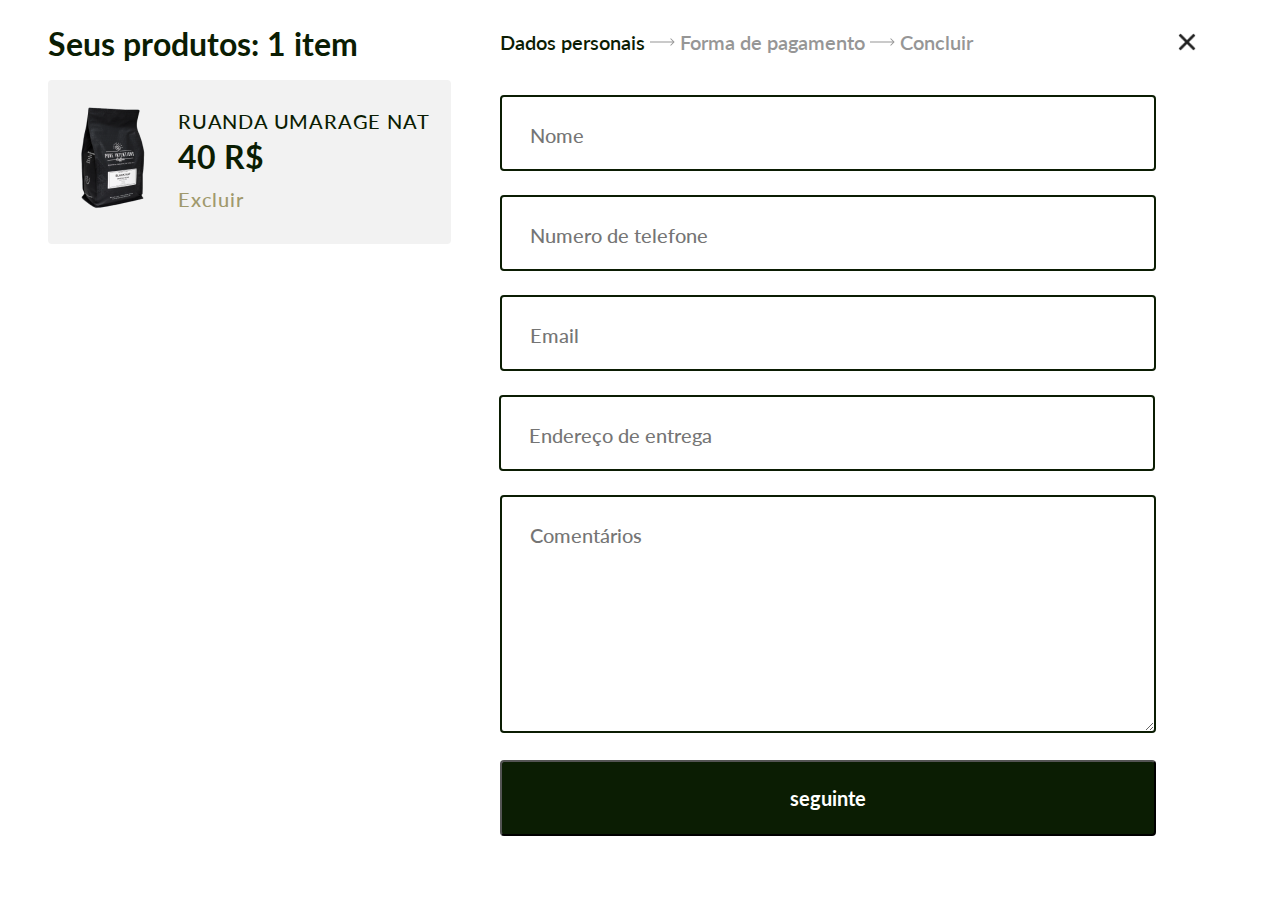
==== form.html @ 4e852012 "form.html add" ====
<!DOCTYPE html>
<html lang="en">
<head>
    <meta charset="UTF-8">
    <meta http-equiv="X-UA-Compatible" content="IE=edge">
    <meta name="viewport" content="width=device-width, initial-scale=1.0">
    <title>Formulario coffe</title>
    <link rel="stylesheet" href="./css/style.css">
    <link href="https://fonts.googleapis.com/css2?family=Lato:wght@100;300;400;700&display=swap" rel="stylesheet">
</head>
<body>
    <div class="container-all-itens">
        <div class="container-general">
            <div class="container-product-form">
            <div class="name-product-form">
                <h2>Seus produtos: 1 item</h2>
            </div>  
            <div class="product-desc">
                <div class="product-iten01"><img src="../img/image 2.png" alt=""></div>
                <div class="product-text-form">
                    <h2>RUANDA UMARAGE NAT</h2>
                    <h3>40 R$</h2>
                    <h4>Excluir</h4>
                </div>
                </div>
            </div>
        </div>
        <div class="container-inputs">
            <div class="title-form">
                <h2 class="dados-form">Dados personais</h2>
                <img src="./img/Arrow 1.png" alt="arrow">
                <h2 class="pag-form">Forma de pagamento</h2>
                <img src="./img/Arrow 1.png" alt="arrow">
                <h2 class="concluir-form">Concluir</h2> 
                <img class="delete-button" src="./img/delete.png" alt="Delete button"> 
            </div>   
            <form class="inputs-form">
                <div class="name"><input type="text" placeholder="Nome"></div>
                <div class="number"><input type="number" placeholder="Numero de telefone"></div>
                <div class="email"><input type="email" placeholder="Email"></div>
                <div class="andress"><input type="andress" placeholder="Endereço de entrega"></div>
                <div class="coment"><textarea placeholder="Comentários"></textarea></div>
                <button class="button-01">seguinte</button>
            </form>
            </div>
    </div>
</body>
</html>
---- css/style.css ----
@import url('https://fonts.googleapis.com/css2?family=Playfair+Display:ital@0;1&display=swap');

@import url('https://fonts.googleapis.com/css2?family=Manrope:wght@200;300;400;500;600;700;800&display=swap');

.body{
  background:  #FFFCF6;
}

.prelude{
  background-image: url("../img/Header.png");
  width: 100%;
  display: flex;
  justify-content: space-between;
}

.container{
  width: 100%;
  max-width: calc(100%-128px);
  padding: 0 64px;
}

.header{
  width: 100%;
  display: flex;
  justify-content: space-between;
  
}

.menu-button{
  cursor: pointer;
  height: 80px;
  width: 88px;
}

.header_logo{
  cursor: pointer;
  font-family: 'Playfair Display';
  font-style: normal;
  font-weight: 700;
  font-size: 28px;
  line-height: 28px;
  padding-top: 25px;

  color: #FFFFFF;
}

.cart_button{
  cursor: pointer;
  height: 30px;
  width: 28px;
  padding: 18px;
}

.slider-tracks{
  display: flex;
  margin-left: 90px;
  margin-top: 90px;
}

.slider-tracks__item{
  width: 32px;
  height: 4px;
  opacity: 50%;
  border-radius: 10px;
  background: #fff;
  cursor: pointer;
  transition: .5s background, .5s opacity;
}

.slider-tracks__item:hover{
  background-color: white;
  opacity: 1;
}

.slider-tracks__item:not(:last-child) {
  margin-right: 8px;
}

.prelude-content h2{
font-family: 'Playfair Display';
font-style: normal;
font-weight: 700;
font-size: 70px;
line-height: 84px;

color: #FFFFFF;

padding-left: 90px;
padding-top: 50px;

}

.prelude-content p{
font-family: 'Manrope';
font-style: normal;
font-weight: 400;
font-size: 32px;
line-height: 40px;
padding-left: 90px;
padding-top: 50px;

color: #FFFFFF;
}

.arrow-left{
  cursor: pointer;
  width: 56px;
  height: 56px;
  padding-top: 70px;
  margin-left: 90px;
}

.arrow-right{
  cursor: pointer;
  width: 56px;
  height: 56px;
  padding-top: 70px;
  margin-left: 20px;
}

.slider-controls{
  padding-bottom: 40px;
}

.container-content01{
  padding: 100px;
  display: flex;
  justify-content: space-between;
}

.img-content-01 img{
  width: 704px;
  height: 560px;  
}

/* A aplicação de um texto ja serve pro outro de outra classe */

.text-content-01 h2{
  font-family: 'Playfair Display';
  font-style: normal;
  font-weight: 700;
  font-size: 38px;
  line-height: 80px; 

  color: #0B1D03;
}

.text-content-01 p{
  font-family: 'Manrope';
font-style: normal;
font-weight: 700;
font-size: 28px;
line-height: 30px;

color: #0B1D03;
}

.container-content02{
  padding: 100px;
  display: flex;
  justify-content: space-between;
}

.title h2{
  width: 370px;

  padding-left: 80px;
  font-family: 'Playfair Display';
  font-style: normal;
  font-weight: 700;
  font-size: 36px;
  line-height: 60px;
  /* identical to box height, or 107% */
  
  
  /* Coffee / Hover */
  
  color: #A0996C;
}

.product{
  padding-top: 10px;
}

.products-02{
  padding-top: 0px;
}

.container-product{
  display: flex;
  justify-content: space-between;
  padding: 50px;
}

.product{
  width: 459px;
  height: 600px;
  background: #F7F1E6;
  border-radius: 8px;
}

.product p{
  padding-top: 20px;
  font-family: 'Manrope';
  font-style: normal;
  font-weight: 500;
  font-size: 24px;
  line-height: 28px;
  /* identical to box height, or 117% */
  
  text-align: center;
  letter-spacing: 0.04em;
  
  /* Coffee / Black */
  
  color: #0B1D03;
}

.product img{
  padding-top: 90px;
  margin-left: 130px;
  margin-top: -50px;
}

.product-price{
  padding-top: 50px;
}

.first-value{
  font-family: 'Manrope';
  font-style: normal;
  font-weight: 700;
  font-size: 40px;
  line-height: 50px;
  text-align: center;
  padding-left: 130px;
  
  color: #0B1D03;
}

.second-value{
  font-family: 'Manrope';
  font-style: normal;
  font-weight: 500;
  font-size: 32px;
  line-height: 38px;
  letter-spacing: 0.04em;  
  
  color: #969696;
}

.button-kart{
  cursor: pointer;
  margin-left: 32px;
  margin-top: 95px;
}

.product button{
  height: 76px;
  width: 395px;
  font-family: 'Manrope';
  font-style: normal;
  font-weight: 700;
  font-size: 20px;
  line-height: 28px;
  
  text-align: center;
  
  color: #FFFFFF;
/* background abaixo*/
  background-color: #0B1D03;
  border-radius: 4px;
  background-position: 0 150px;
}

.services{
  display: inline-block;
  justify-content: space-between;
  padding: 80px;
  align-items: center;
}

.services p{
  font-family: 'Manrope';
  font-style: normal;
  font-weight: 500;
  font-size: 15px;
  line-height: 26px;
  
  text-align: center;
  letter-spacing: 0.04em;
  
  color: #0B1D03;
}

.catalog{
  padding-bottom: 125px;
}

.container-catalog{
  display: flex;
  justify-content: space-between;
  padding-left: 60px;
  padding-right: 60px;
}

.catalog-one{
  width: 704px;
  height: 560px;
  background-image: url("/img/cafécru.png");
}

.catalog-one h2{
  font-family: 'Playfair Display';
  font-style: normal;
  font-weight: 700;
  font-size: 56px;
  line-height: 60px;
  color: #FFFCF6; 
  padding-left: 20px;
  padding-top: 395px;
}

.catalog-one p{
  font-family: 'Manrope';
  font-style: normal;
  font-weight: 500;
  font-size: 20px;
  line-height: 26px;
  padding-top: 30px;
  
  letter-spacing: 0.04em;
  
  color: #FFFCF6;

  padding-left: 20px;
}

.catalog-two{
  width: 704px;
  height: 560px;
  background-image: url("/img/Rectangle\ 20.png");
}

.catalog-two h2{
  font-family: 'Playfair Display';
  font-style: normal;
  font-weight: 700;
  font-size: 56px;
  line-height: 60px;
  color: #FFFCF6; 
  padding-left: 20px;
  padding-top: 395px;
}

.catalog-two p{
  font-family: 'Manrope';
  font-style: normal;
  font-weight: 500;
  font-size: 20px;
  line-height: 26px;
  padding-top: 30px;
  
  letter-spacing: 0.04em;
  
  color: #FFFCF6;

  padding-left: 20px;
}

.map{
  background: #FFFFFF;
  width: 100%;
}

.title-map h2{
  font-family: 'Playfair Display';
  font-style: normal;
  font-weight: 700;
  font-size: 56px;
  line-height: 60px;
  
  color: #0B1D03;

  padding-left: 50px;
  padding-top: 25px;
  padding-bottom: 50px;
}

.container-form{
  display: flex;
  justify-content: space-between;
  padding-left: 50px;
  padding-right: 50px;
}

.container-form select{
  width: 459px;
  height: 76px;
  border: 2px solid #0B1D03;
  border-radius: 4px;
}

.city{
  font-family: 'Manrope';
  font-style: normal;
  font-weight: 500;
  font-size: 20px;
  line-height: 28px;
  padding-left: 35px;

  color: #969696;

}


.andress{
  font-family: 'Manrope';
  font-style: normal;
  font-weight: 500;
  font-size: 20px;
  line-height: 28px;

  color: #969696;
  padding-left: 35px;

  background-image: url("/img/lupa.png");
  background-repeat: no-repeat;
  background-position: 930px 50%;
}


.container-form input{
  width: 949px;
  height: 70px;
  border: 2px solid #0B1D03;
  border-radius: 4px;
}

.local img{
  width: 1462px;
  height: 537px;
  padding: 50px;
}

.footer{
  background: #F7F1E6;
}

.footer-logo{
  width: 151px;
  height: 28px;
  font-family: 'Playfair Display';
  font-style: normal;
  font-weight: 700;
  font-size: 28px;
  line-height: 28px;
  padding: 50px;

  color: black;
}

.container-footer{
  display: flex;
  justify-content: space-between;
  padding-left: 100px;
  padding-right: 100px;
}

.products-footer{
  list-style: none;
  text-decoration: none;
  padding: 50px;
}


.inst{
  list-style: none;
  text-decoration: none;
  padding: 50px;  
}

.inst h2{
  font-family: 'Manrope';
  font-style: normal;
  font-weight: 500;
  font-size: 20px;
  line-height: 28px;
  color: #1F1F1F;
}

.inst li{
  padding-top: 20px;
}

.inst a{
  text-decoration: none;
  font-family: 'Manrope';
  font-style: normal;
  font-weight: 400;
  font-size: 20px;
  line-height: 28px;
  color: #1F1F1F;
}

.social-net{
  padding-top: 50px;
}

.products-footer{
  list-style: none;
  text-decoration: none;
  padding: 50px;  
}

.products-footer h2{
  font-family: 'Manrope';
  font-style: normal;
  font-weight: 500;
  font-size: 20px;
  line-height: 28px;
  color: #1F1F1F;
}

.products-footer li{
  padding-top: 20px;
}

.products-footer a{
  text-decoration: none;
  font-family: 'Manrope';
  font-style: normal;
  font-weight: 400;
  font-size: 20px;
  line-height: 28px;
  color: #1F1F1F;
}

.social-net{
  align-items: center;
  padding-top: 50px;
}

.social-net h2{
  font-family: 'Manrope';
  font-style: normal;
  font-weight: 500;
  font-size: 20px;
  line-height: 28px;
  color: #1F1F1F;
  padding-left: 10px;
}

.social-net img{
  padding-left: 10px;

}

.mentorama h2{
  font-family: 'Manrope';
  font-style: normal;
  font-weight: 600;
  font-size: 20px;
  line-height: 28px;
  color: #1F1F1F;
  text-align: center;
  padding-bottom: 30px;
}

/* Form patness*/

.container-all-itens{
  display: flex;
}

.container-product-form{
  margin-top: 24px;
  margin-left: 48px;
}

.name-product-form h2{
  font-family: 'Lato';
  font-style: normal;
  font-weight: 700;
  font-size: 32px;
  line-height: 40px;
  
  color: #0B1D03;
}

.product-iten01{
  margin: 19px;
}

.product-text-form{
  margin-top: 28px;
}

.product-text-form h2{
  font-family: 'Lato';
  font-style: normal;
  font-weight: 500;
  font-size: 20px;
  line-height: 26px;
  text-align: center;
  letter-spacing: 0.04em;
  
  color: #0B1D03;
}

.product-text-form h3{
margin-top: 3px;
font-family: 'Lato';
font-style: normal;
font-weight: 700;
font-size: 32px;
line-height: 40px;

color: #0B1D03;
}

.product-text-form h4{
margin-top: 9px;
font-family: 'Lato';
font-style: normal;
font-weight: 500;
font-size: 20px;
line-height: 26px;


letter-spacing: 0.04em;

color: #A0996C;
}

.product-desc{
  margin-top: 16px;
  display: flex;
  width: 403px;
  height: 164px;
  background: #F2F2F2;
  border-radius: 4px;
}

.container-inputs{
  margin-left: 49px;
  margin-top: 28px;
}

.title-form{
  align-items: center;
  display: flex;
  width: 100%;
}

.dados-form{
  color: #0B1D03;
}

.pag-form{
  color: #969696;
}

.concluir-form{
  color: #969696;
}

.title-form h2{
  font-family: 'lato';
  font-style: normal;
  font-weight: 600;
  font-size: 20px;
  line-height: 26px;
}

.delete-button{
  width: 18px;
  height: 18px;
  margin-left: 200px;
}

.title-form img{
  padding: 5px;
}

.inputs-form{
  margin-top: 39px;
}

.name input{
  padding-left: 28px;
  padding-top: 4px;
  font-family: 'lato';
  font-style: normal;
  font-weight: 500;
  font-size: 20px;
  line-height: 28px;
  color: #969696;

  width: 656px;
  height: 76px;
  box-sizing: border-box;
  border: 2px solid #0B1D03;
  border-radius: 4px;
}

.number input{
  padding-left: 28px;
  padding-top: 4px;
  font-family: 'lato';
  font-style: normal;
  font-weight: 500;
  font-size: 20px;
  line-height: 28px;
  color: #969696;

  margin-top: 24px;
  width: 656px;
  height: 76px;
  box-sizing: border-box;
  border: 2px solid #0B1D03;
  border-radius: 4px;
}

.email input{
  padding-left: 28px;
  padding-top: 4px;
  font-family: 'lato';
  font-style: normal;
  font-weight: 500;
  font-size: 20px;
  line-height: 28px;
  color: #969696;

  margin-top: 24px;
  width: 656px;
  height: 76px;
  box-sizing: border-box;
  border: 2px solid #0B1D03;
  border-radius: 4px;
}

.andress input{
  padding-left: 28px;
  padding-top: 4px;
  font-family: 'lato';
  font-style: normal;
  font-weight: 500;
  font-size: 20px;
  line-height: 28px;
  color: #969696;

  margin-left: -36px;
  margin-top: 24px;
  width: 656px;
  height: 76px;
  box-sizing: border-box;
  border: 2px solid #0B1D03;
  border-radius: 4px;
}

.coment textarea{
  padding-left: 28px;
  padding-top: 24px;
  font-family: 'lato';
  font-style: normal;
  font-weight: 500;
  font-size: 20px;
  line-height: 28px;
  color: #969696;

  margin-top: 24px;
  width: 656px;
  height: 238px;
  box-sizing: border-box;
  border: 2px solid #0B1D03;
  border-radius: 4px;
}

.button-01{
  margin-top: 24px;
  width: 656px;
  height: 76px;
  background: #0B1D03;
  border-radius: 4px;
  font-family: 'Lato';
  font-style: normal;
  font-weight: 700;
  font-size: 20px;
  line-height: 28px;
  text-align: center;
  color: #FFFFFF;

}

/* end partness form*/

/* reset in css*/

/* http://meyerweb.com/eric/tools/css/reset/ 
   v2.0 | 20110126
   License: none (public domain)
*/

html, body, div, span, applet, object, iframe,
h1, h2, h3, h4, h5, h6, p, blockquote, pre,
a, abbr, acronym, address, big, cite, code,
del, dfn, em, img, ins, kbd, q, s, samp,
small, strike, strong, sub, sup, tt, var,
 u, center,
dl, dt, dd, ol, ul, li,
fieldset, form, label, legend,
table, caption, tbody, tfoot, thead, tr, th, td,
article, aside, canvas, details, embed, 
figure, figcaption, footer, header, hgroup, 
menu, nav, output, ruby, section, summary,
time, mark, audio, video {
    margin: 0;
    padding: 0;
    border: 0;
    font-size: 100%;
    font: inherit;
    vertical-align: baseline;
}
/* HTML5 display-role reset for older browsers */
article, aside, details, figcaption, figure, 
footer, header, hgroup, menu, nav, section {
    display: block;
}
body {
    line-height: 1;
}
ol, ul {
    list-style: none;
}
blockquote, q {
    quotes: none;
}
blockquote:before, blockquote:after,
q:before, q:after {
    content: '';
    content: none;
}
table {
    border-collapse: collapse;
    border-spacing: 0;
}

/* fim do reset*/
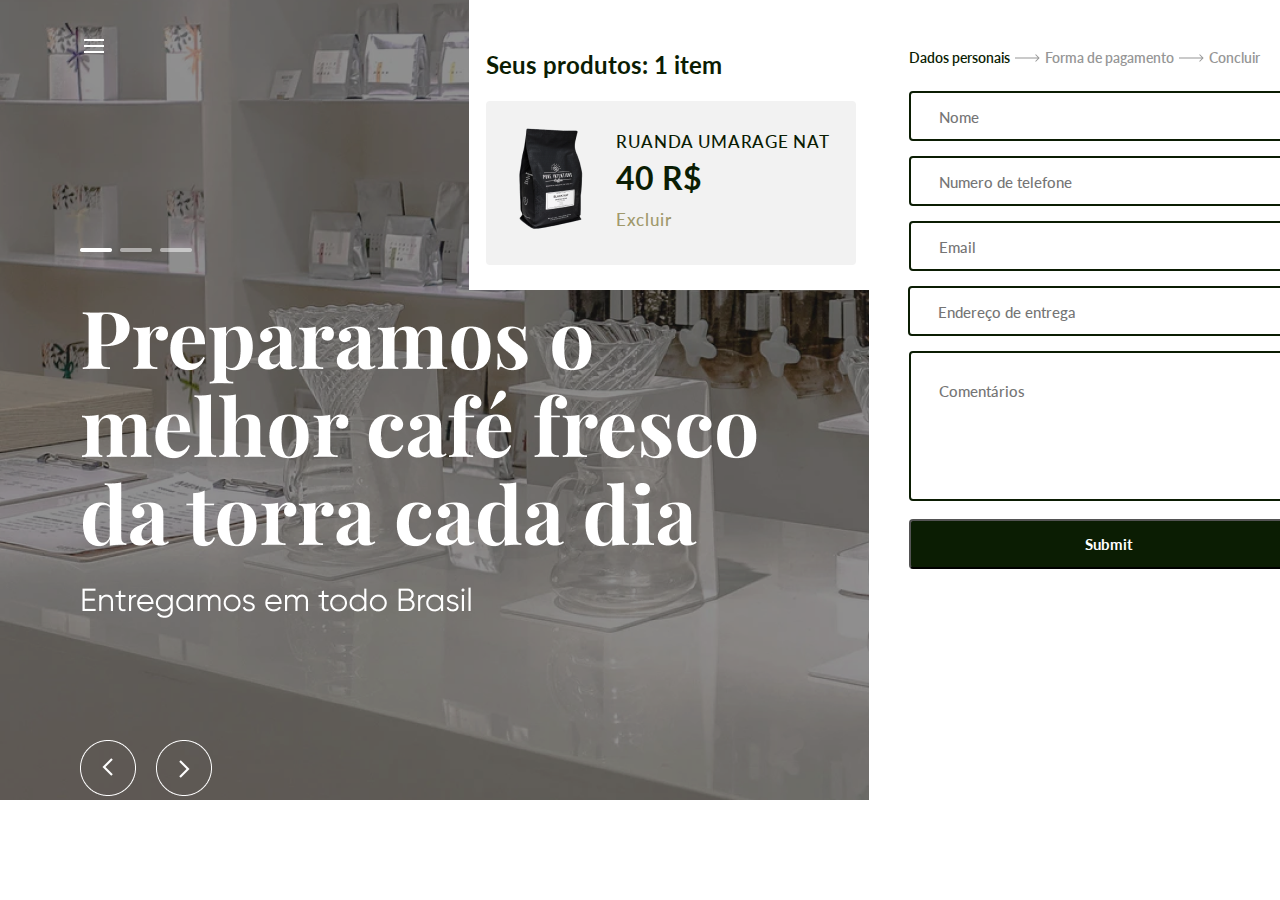
==== commit bd876e98: "form completed and background apllied" ====
--- a/form.html
+++ b/form.html
@@ -25,6 +25,7 @@
                 </div>
             </div>
         </div>
+        <div class="line-division"></div>
         <div class="container-inputs">
             <div class="title-form">
                 <h2 class="dados-form">Dados personais</h2>
@@ -35,12 +36,12 @@
                 <img class="delete-button" src="./img/delete.png" alt="Delete button"> 
             </div>   
             <form class="inputs-form">
-                <div class="name"><input type="text" placeholder="Nome"></div>
-                <div class="number"><input type="number" placeholder="Numero de telefone"></div>
-                <div class="email"><input type="email" placeholder="Email"></div>
-                <div class="andress"><input type="andress" placeholder="Endereço de entrega"></div>
+                <div class="name"><input type="text" placeholder="Nome" required></div>
+                <div class="number"><input type="tel" placeholder="Numero de telefone" required></div>
+                <div class="email"><input type="email" placeholder="Email" required></div>
+                <div class="andress"><input type="text" placeholder="Endereço de entrega" required></div>
                 <div class="coment"><textarea placeholder="Comentários"></textarea></div>
-                <button class="button-01">seguinte</button>
+                <input class="button-01" type="submit" placeholder="Seguinte">
             </form>
             </div>
     </div>
--- a/css/style.css
+++ b/css/style.css
@@ -568,21 +568,31 @@
 }
 
 /* Form patness*/
-
 .container-all-itens{
-  display: flex;
+  width: 100%;
+  height: 800px;
+  display: flex;
+  background-image: url(../img/Group\ 30.png);
+}
+
+.container-general{
+  width: 400px;
+  margin-left: 469px;
+  height: 290px;
+  background: #FFFFFF;
 }
 
 .container-product-form{
-  margin-top: 24px;
-  margin-left: 48px;
+  margin-top: 45px;
+  margin-right: 17px;
+  margin-left: 17px;
 }
 
 .name-product-form h2{
   font-family: 'Lato';
   font-style: normal;
   font-weight: 700;
-  font-size: 32px;
+  font-size: 24px;
   line-height: 40px;
   
   color: #0B1D03;
@@ -596,11 +606,17 @@
   margin-top: 28px;
 }
 
+.line-division{
+  width: 1px;
+  height: 290px;
+  background: #C4C4C4;
+}
+
 .product-text-form h2{
   font-family: 'Lato';
   font-style: normal;
   font-weight: 500;
-  font-size: 20px;
+  font-size: 17px;
   line-height: 26px;
   text-align: center;
   letter-spacing: 0.04em;
@@ -624,7 +640,7 @@
 font-family: 'Lato';
 font-style: normal;
 font-weight: 500;
-font-size: 20px;
+font-size: 17px;
 line-height: 26px;
 
 
@@ -636,18 +652,20 @@
 .product-desc{
   margin-top: 16px;
   display: flex;
-  width: 403px;
+  width: 370px;
   height: 164px;
   background: #F2F2F2;
   border-radius: 4px;
 }
 
 .container-inputs{
-  margin-left: 49px;
-  margin-top: 28px;
+  background: #FFFFFF;
+  width: 480px;
 }
 
 .title-form{
+  margin-top: 45px;
+  margin-left: 40px;
   align-items: center;
   display: flex;
   width: 100%;
@@ -669,14 +687,16 @@
   font-family: 'lato';
   font-style: normal;
   font-weight: 600;
-  font-size: 20px;
+  font-size: 14px;
   line-height: 26px;
 }
 
 .delete-button{
   width: 18px;
   height: 18px;
-  margin-left: 200px;
+  margin-top: -10px;
+  margin-left: 50px;
+  
 }
 
 .title-form img{
@@ -684,76 +704,102 @@
 }
 
 .inputs-form{
+  margin-left: 40px;
   margin-top: 39px;
 }
 
+.name input:focus{
+  box-shadow: 0px 0px 13px 0px #bdbdbd;
+}
+
 .name input{
+  transition: .5s box-shadow;
+
   padding-left: 28px;
   padding-top: 4px;
   font-family: 'lato';
   font-style: normal;
   font-weight: 500;
-  font-size: 20px;
+  font-size: 15px;
   line-height: 28px;
   color: #969696;
 
-  width: 656px;
-  height: 76px;
+  margin-top: -20px;
+  width: 400px;
+  height: 50px;
   box-sizing: border-box;
   border: 2px solid #0B1D03;
   border-radius: 4px;
 }
 
+.number input:focus{
+  box-shadow: 0px 0px 13px 0px #bdbdbd;
+}
+
 .number input{
+  transition: .5s box-shadow;
+
   padding-left: 28px;
   padding-top: 4px;
   font-family: 'lato';
   font-style: normal;
   font-weight: 500;
-  font-size: 20px;
+  font-size: 15px;
   line-height: 28px;
   color: #969696;
 
-  margin-top: 24px;
-  width: 656px;
-  height: 76px;
+  margin-top: 15px;
+  width: 400px;
+  height: 50px;
   box-sizing: border-box;
   border: 2px solid #0B1D03;
   border-radius: 4px;
 }
 
+.email input:focus{
+  box-shadow: 0px 0px 13px 0px #bdbdbd;
+}
+
 .email input{
+  transition: .5s box-shadow;
+  
   padding-left: 28px;
   padding-top: 4px;
   font-family: 'lato';
   font-style: normal;
   font-weight: 500;
-  font-size: 20px;
+  font-size: 15px;
   line-height: 28px;
   color: #969696;
 
-  margin-top: 24px;
-  width: 656px;
-  height: 76px;
+  margin-top: 15px;
+  width: 400px;
+  height: 50px;
   box-sizing: border-box;
   border: 2px solid #0B1D03;
   border-radius: 4px;
 }
 
+.andress input:focus{
+  box-shadow: 0px 0px 13px 0px #bdbdbd;
+}
+
 .andress input{
+  transition: .5s box-shadow;
+
   padding-left: 28px;
   padding-top: 4px;
   font-family: 'lato';
   font-style: normal;
   font-weight: 500;
-  font-size: 20px;
+  font-size: 15px;
   line-height: 28px;
   color: #969696;
 
   margin-left: -36px;
-  margin-top: 24px;
-  width: 656px;
-  height: 76px;
+  margin-top: 15px;
+  width: 400px;
+  height: 50px;
   box-sizing: border-box;
   border: 2px solid #0B1D03;
   border-radius: 4px;
@@ -765,32 +811,38 @@
   font-family: 'lato';
   font-style: normal;
   font-weight: 500;
-  font-size: 20px;
+  font-size: 15px;
   line-height: 28px;
   color: #969696;
 
-  margin-top: 24px;
-  width: 656px;
-  height: 238px;
+  margin-top: 15px;
+  width: 400px;
+  height: 150px;
   box-sizing: border-box;
   border: 2px solid #0B1D03;
   border-radius: 4px;
 }
 
 .button-01{
-  margin-top: 24px;
-  width: 656px;
-  height: 76px;
+  cursor: pointer;
+  margin-top: 15px;
+  width: 400px;
+  height: 50px;
   background: #0B1D03;
   border-radius: 4px;
   font-family: 'Lato';
   font-style: normal;
   font-weight: 700;
-  font-size: 20px;
+  font-size: 15px;
   line-height: 28px;
   text-align: center;
   color: #FFFFFF;
-
+}
+
+.button-01:disabled{
+  background-color: #bbb;
+  color: #333;
+  cursor: not-allowed;
 }
 
 /* end partness form*/
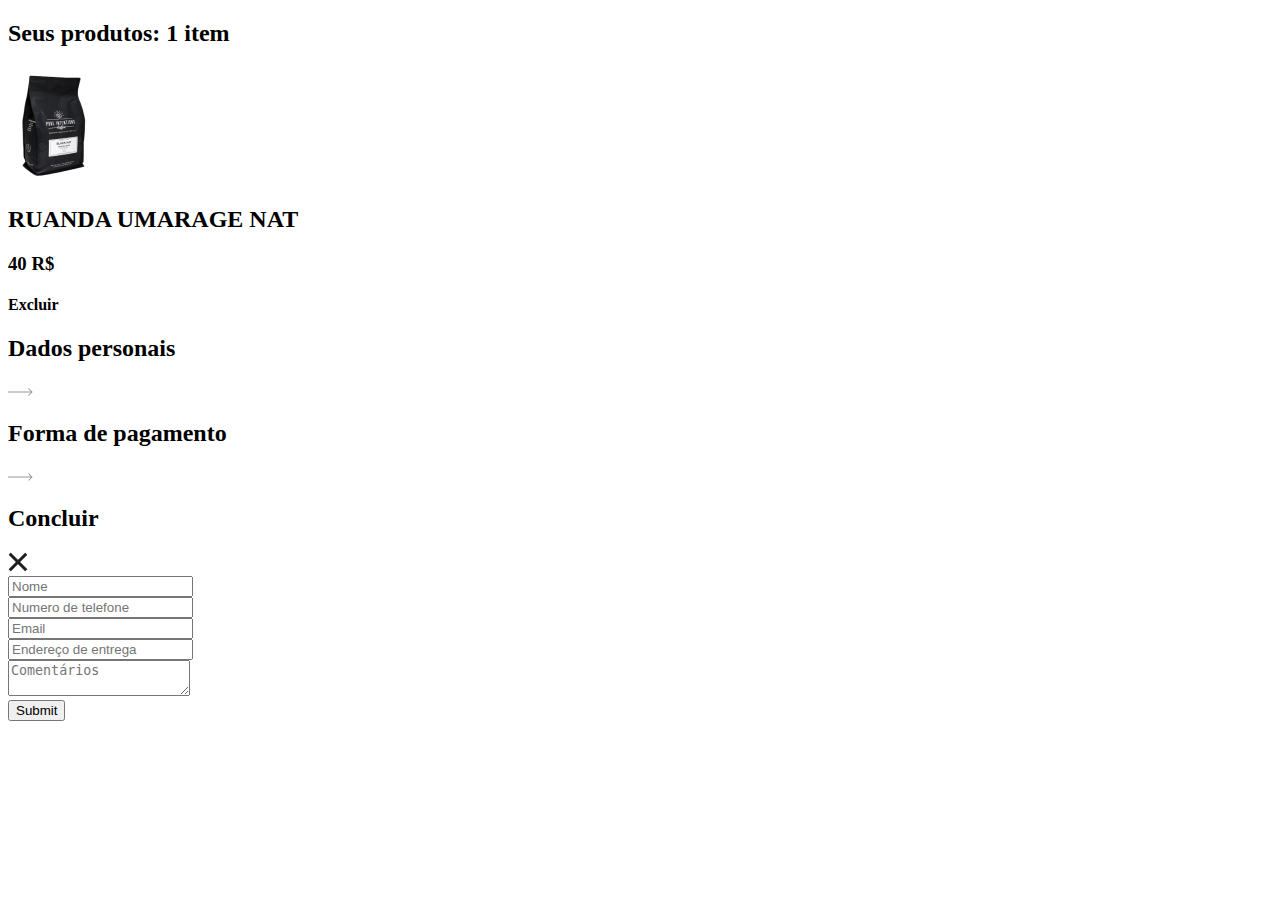
==== commit e21fc7d6: "modal 2 apllied" ====
--- a/form.html
+++ b/form.html
@@ -5,45 +5,47 @@
     <meta http-equiv="X-UA-Compatible" content="IE=edge">
     <meta name="viewport" content="width=device-width, initial-scale=1.0">
     <title>Formulario coffe</title>
-    <link rel="stylesheet" href="./css/style.css">
+    <script src="./form.js"></script>
     <link href="https://fonts.googleapis.com/css2?family=Lato:wght@100;300;400;700&display=swap" rel="stylesheet">
 </head>
 <body>
-    <div class="container-all-itens">
-        <div class="container-general">
-            <div class="container-product-form">
-            <div class="name-product-form">
-                <h2>Seus produtos: 1 item</h2>
-            </div>  
-            <div class="product-desc">
-                <div class="product-iten01"><img src="../img/image 2.png" alt=""></div>
-                <div class="product-text-form">
-                    <h2>RUANDA UMARAGE NAT</h2>
-                    <h3>40 R$</h2>
-                    <h4>Excluir</h4>
-                </div>
+    <section class="modal">
+        <div class="container-all-itens">
+            <div class="container-general">
+                <div class="container-product-form">
+                <div class="name-product-form">
+                    <h2>Seus produtos: 1 item</h2>
+                </div>  
+                <div class="product-desc">
+                    <div class="product-iten01"><img src="../img/image 2.png" alt=""></div>
+                    <div class="product-text-form">
+                        <h2>RUANDA UMARAGE NAT</h2>
+                        <h3>40 R$</h2>
+                        <h4>Excluir</h4>
+                    </div>
+                    </div>
                 </div>
             </div>
+            <div class="line-division"></div>
+            <div class="container-inputs">
+                <div class="title-form">
+                    <h2 class="dados-form">Dados personais</h2>
+                    <img src="./img/Arrow 1.png" alt="arrow">
+                    <h2 class="pag-form">Forma de pagamento</h2>
+                    <img src="./img/Arrow 1.png" alt="arrow">
+                    <h2 class="concluir-form">Concluir</h2> 
+                    <img class="delete-button" src="./img/delete.png" alt="Delete button"> 
+                </div>   
+                <form class="inputs-form">
+                    <div class="name"><input type="text" placeholder="Nome" required></div>
+                    <div class="number"><input type="tel" placeholder="Numero de telefone" required></div>
+                    <div class="email"><input type="email" placeholder="Email" required></div>
+                    <div class="andress"><input type="text" placeholder="Endereço de entrega" required></div>
+                    <div class="coment"><textarea placeholder="Comentários"></textarea></div>
+                    <input class="button-01" type="submit" placeholder="Seguinte">
+                </form>
+                </div>
         </div>
-        <div class="line-division"></div>
-        <div class="container-inputs">
-            <div class="title-form">
-                <h2 class="dados-form">Dados personais</h2>
-                <img src="./img/Arrow 1.png" alt="arrow">
-                <h2 class="pag-form">Forma de pagamento</h2>
-                <img src="./img/Arrow 1.png" alt="arrow">
-                <h2 class="concluir-form">Concluir</h2> 
-                <img class="delete-button" src="./img/delete.png" alt="Delete button"> 
-            </div>   
-            <form class="inputs-form">
-                <div class="name"><input type="text" placeholder="Nome" required></div>
-                <div class="number"><input type="tel" placeholder="Numero de telefone" required></div>
-                <div class="email"><input type="email" placeholder="Email" required></div>
-                <div class="andress"><input type="text" placeholder="Endereço de entrega" required></div>
-                <div class="coment"><textarea placeholder="Comentários"></textarea></div>
-                <input class="button-01" type="submit" placeholder="Seguinte">
-            </form>
-            </div>
-    </div>
+    </section>    
 </body>
 </html>